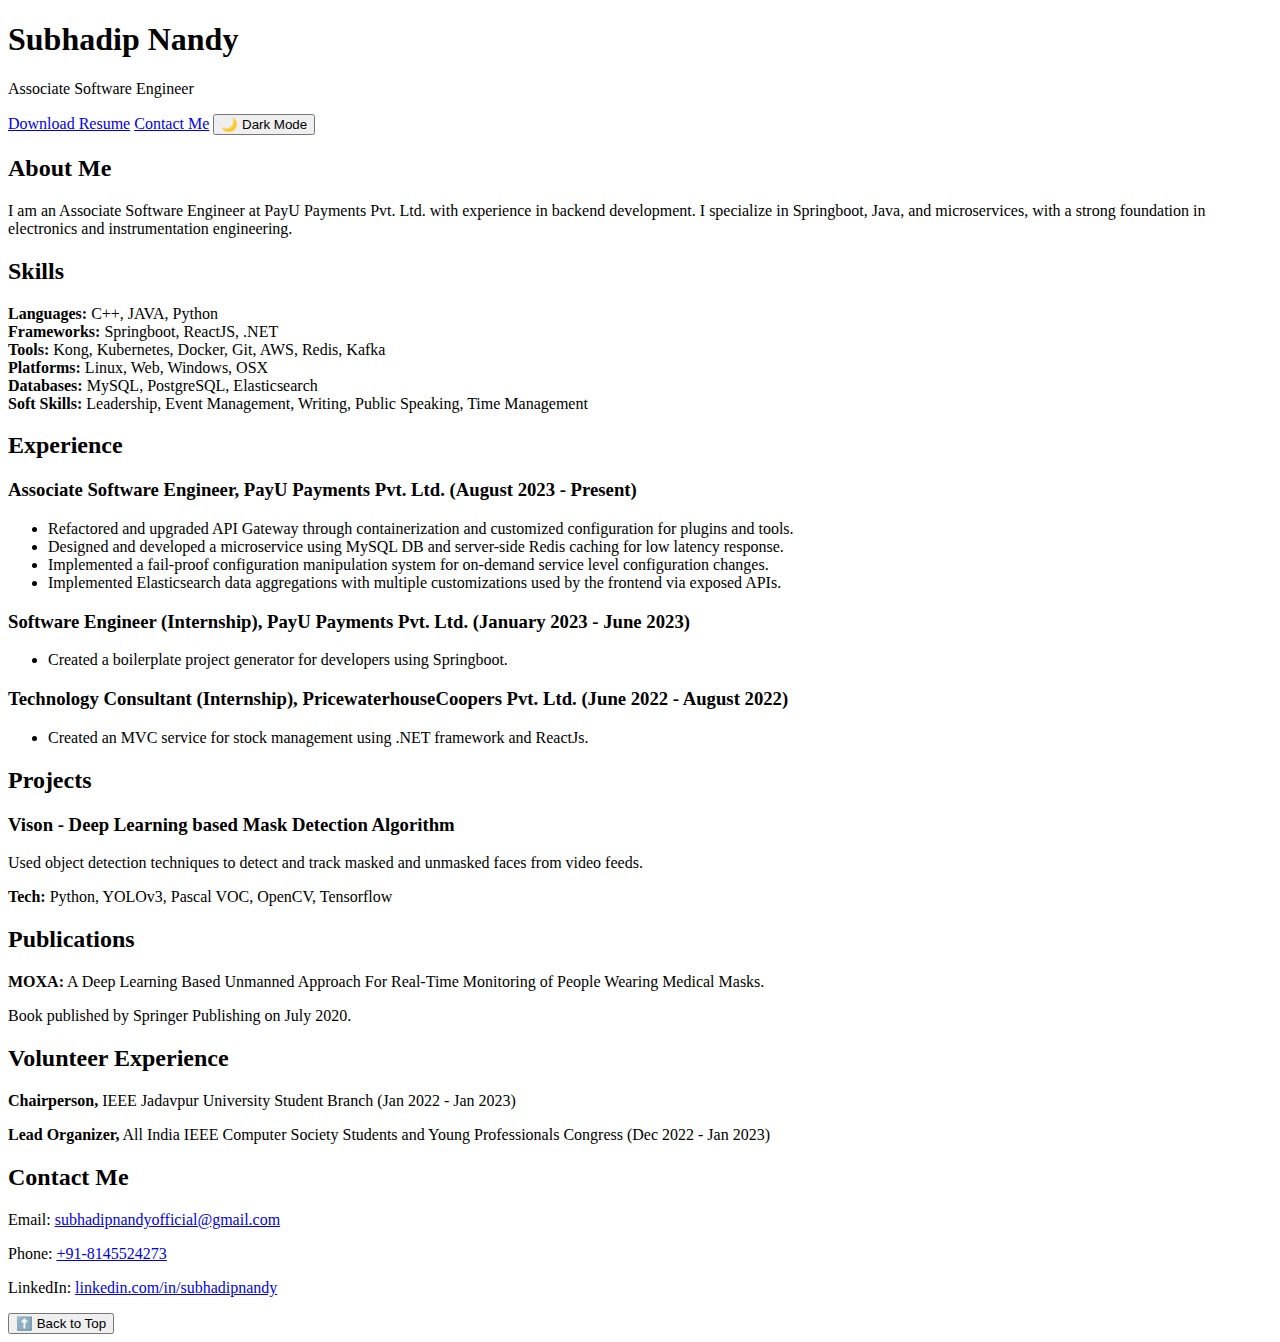
==== index.html @ 0fcd431e "refactoring foler structure" ====
<!DOCTYPE html>
<html lang="en">
<head>
    <meta charset="UTF-8">
    <meta name="viewport" content="width=device-width, initial-scale=1.0">
    <title>Subhadip Nandy - Portfolio</title>
    <link rel="stylesheet" href="https://fonts.googleapis.com/css2?family=Montserrat:wght@300;400;700&display=swap">
    <link rel="stylesheet" href="C:\Users\SUBHADIP\Desktop\Portfolio\ResumeWebsite\style.css">
    <script src=".\script.js" defer></script>
</head>
<body>
    <header>
        <div class="container">
            <h1>Subhadip Nandy</h1>
            <p>Associate Software Engineer</p>
            <div class="header-buttons">
                <a href="resume.pdf" download class="resume-button">Download Resume</a>
                <a href="#contact" class="contact-button">Contact Me</a>
                <button class="dark-mode-toggle">🌙 Dark Mode</button>
            </div>
        </div>
    </header>

    <main class="container">
        <!-- About Me Section -->
        <section>
            <h2>About Me</h2>
            <p>I am an Associate Software Engineer at PayU Payments Pvt. Ltd. with experience in backend development. I specialize in Springboot, Java, and microservices, with a strong foundation in electronics and instrumentation engineering.</p>
        </section>

        <!-- Skills Section -->
        <section>
            <h2>Skills</h2>
            <div class="grid">
                <div class="grid-item"><strong>Languages:</strong> C++, JAVA, Python</div>
                <div class="grid-item"><strong>Frameworks:</strong> Springboot, ReactJS, .NET</div>
                <div class="grid-item"><strong>Tools:</strong> Kong, Kubernetes, Docker, Git, AWS, Redis, Kafka</div>
                <div class="grid-item"><strong>Platforms:</strong> Linux, Web, Windows, OSX</div>
                <div class="grid-item"><strong>Databases:</strong> MySQL, PostgreSQL, Elasticsearch</div>
                <div class="grid-item"><strong>Soft Skills:</strong> Leadership, Event Management, Writing, Public Speaking, Time Management</div>
            </div>
        </section>

        <!-- Experience Section -->
        <section>
            <h2>Experience</h2>
            <div class="card">
                <h3>Associate Software Engineer, PayU Payments Pvt. Ltd. (August 2023 - Present)</h3>
                <ul>
                    <li>Refactored and upgraded API Gateway through containerization and customized configuration for plugins and tools.</li>
                    <li>Designed and developed a microservice using MySQL DB and server-side Redis caching for low latency response.</li>
                    <li>Implemented a fail-proof configuration manipulation system for on-demand service level configuration changes.</li>
                    <li>Implemented Elasticsearch data aggregations with multiple customizations used by the frontend via exposed APIs.</li>
                </ul>
            </div>

            <div class="card">
                <h3>Software Engineer (Internship), PayU Payments Pvt. Ltd. (January 2023 - June 2023)</h3>
                <ul>
                    <li>Created a boilerplate project generator for developers using Springboot.</li>
                </ul>
            </div>

            <div class="card">
                <h3>Technology Consultant (Internship), PricewaterhouseCoopers Pvt. Ltd. (June 2022 - August 2022)</h3>
                <ul>
                    <li>Created an MVC service for stock management using .NET framework and ReactJs.</li>
                </ul>
            </div>
        </section>

        <!-- Projects Section -->
        <section>
            <h2>Projects</h2>
            <div class="card">
                <h3>Vison - Deep Learning based Mask Detection Algorithm</h3>
                <p>Used object detection techniques to detect and track masked and unmasked faces from video feeds.</p>
                <p><strong>Tech:</strong> Python, YOLOv3, Pascal VOC, OpenCV, Tensorflow</p>
            </div>
        </section>

        <!-- Publications Section -->
        <section>
            <h2>Publications</h2>
            <div class="card">
                <p><strong>MOXA:</strong> A Deep Learning Based Unmanned Approach For Real-Time Monitoring of People Wearing Medical Masks.</p>
                <p>Book published by Springer Publishing on July 2020.</p>
            </div>
        </section>

        <!-- Volunteer Experience Section -->
        <section>
            <h2>Volunteer Experience</h2>
            <div class="card">
                <p><strong>Chairperson,</strong> IEEE Jadavpur University Student Branch (Jan 2022 - Jan 2023)</p>
                <p><strong>Lead Organizer,</strong> All India IEEE Computer Society Students and Young Professionals Congress (Dec 2022 - Jan 2023)</p>
            </div>
        </section>
    </main>

    <!-- Contact Me Section -->
    <footer id="contact" class="container">
        <h2>Contact Me</h2>
        <p>Email: <a href="mailto:subhadipnandyofficial@gmail.com">subhadipnandyofficial@gmail.com</a></p>
        <p>Phone: <a href="tel:+918145524273">+91-8145524273</a></p>
        <p>LinkedIn: <a href="https://www.linkedin.com/in/subhadipnandy" target="_blank">linkedin.com/in/subhadipnandy</a></p>
        <button class="back-to-top">⬆️ Back to Top</button>
    </footer>
</body>
</html>
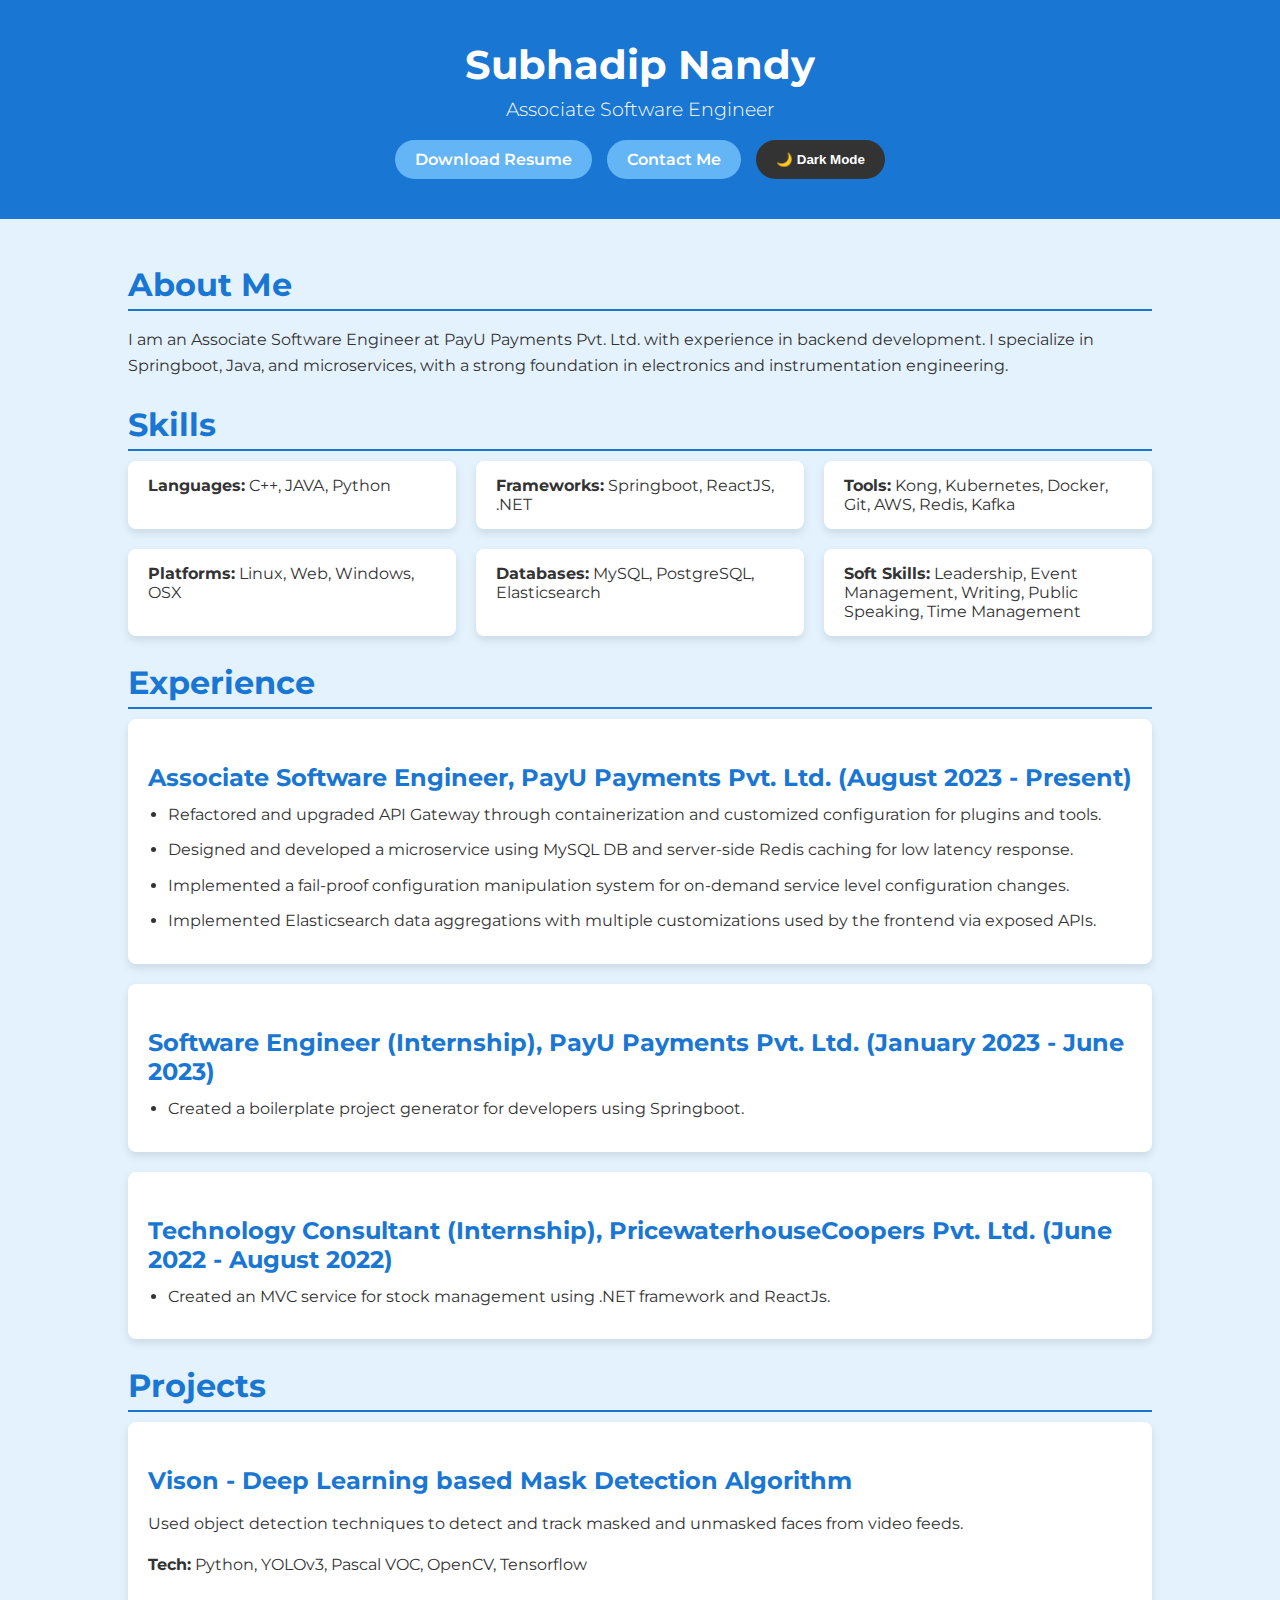
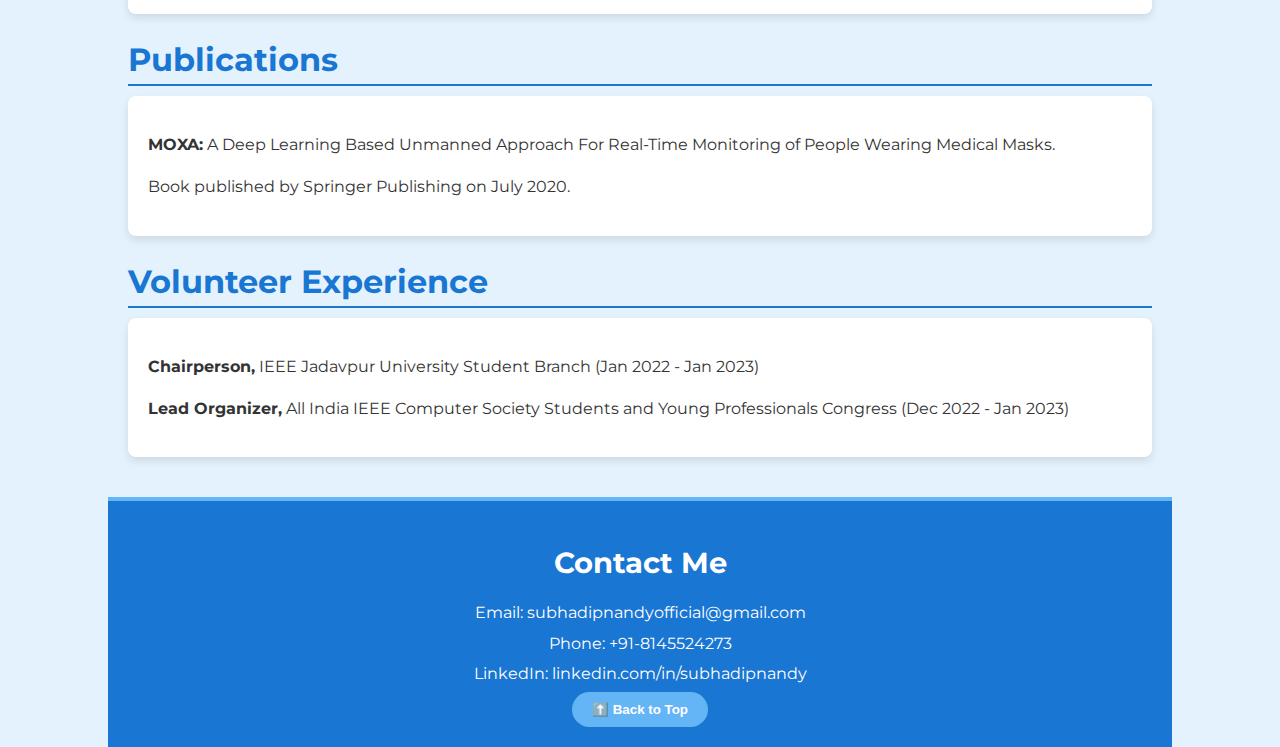
==== commit 6910988b: "merging master to main" ====
--- a/index.html
+++ b/index.html
@@ -5,7 +5,7 @@
     <meta name="viewport" content="width=device-width, initial-scale=1.0">
     <title>Subhadip Nandy - Portfolio</title>
     <link rel="stylesheet" href="https://fonts.googleapis.com/css2?family=Montserrat:wght@300;400;700&display=swap">
-    <link rel="stylesheet" href="C:\Users\SUBHADIP\Desktop\Portfolio\ResumeWebsite\style.css">
+    <link rel="stylesheet" href=".\style.css">
     <script src=".\script.js" defer></script>
 </head>
 <body>
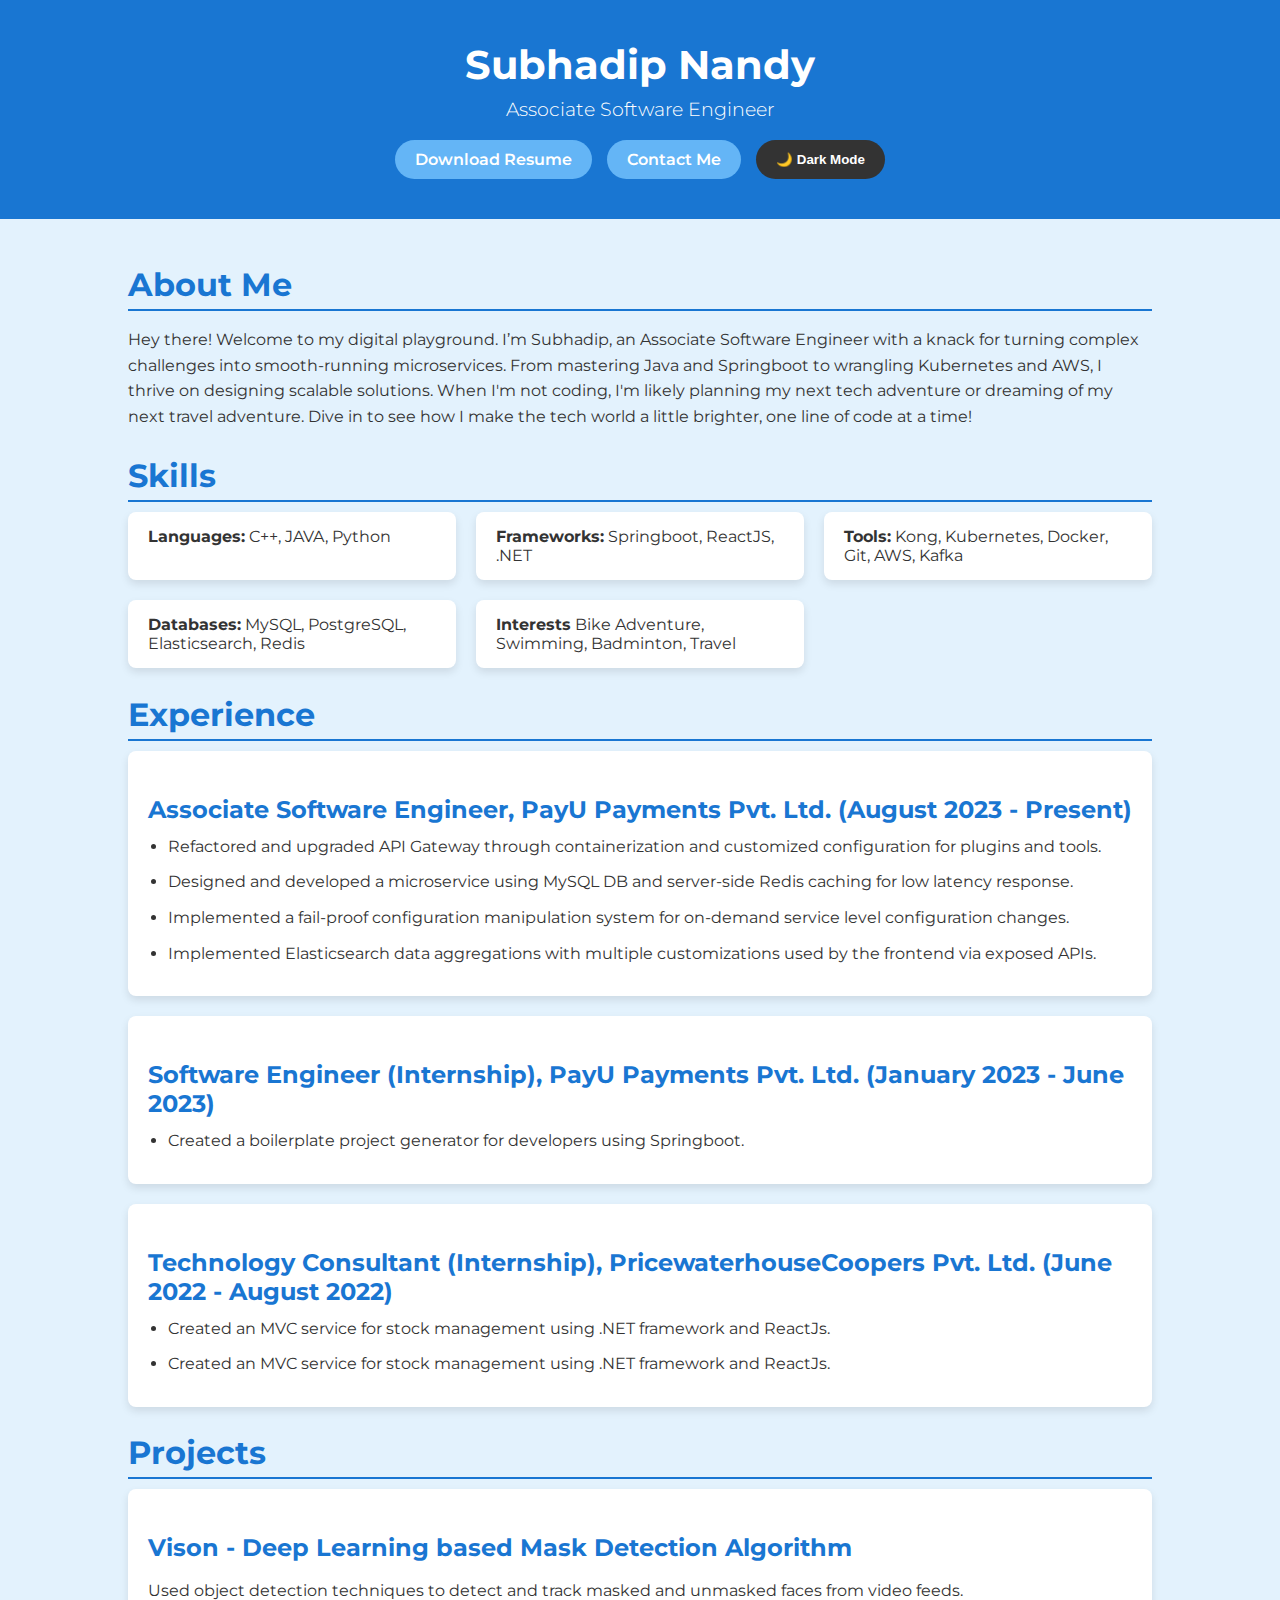
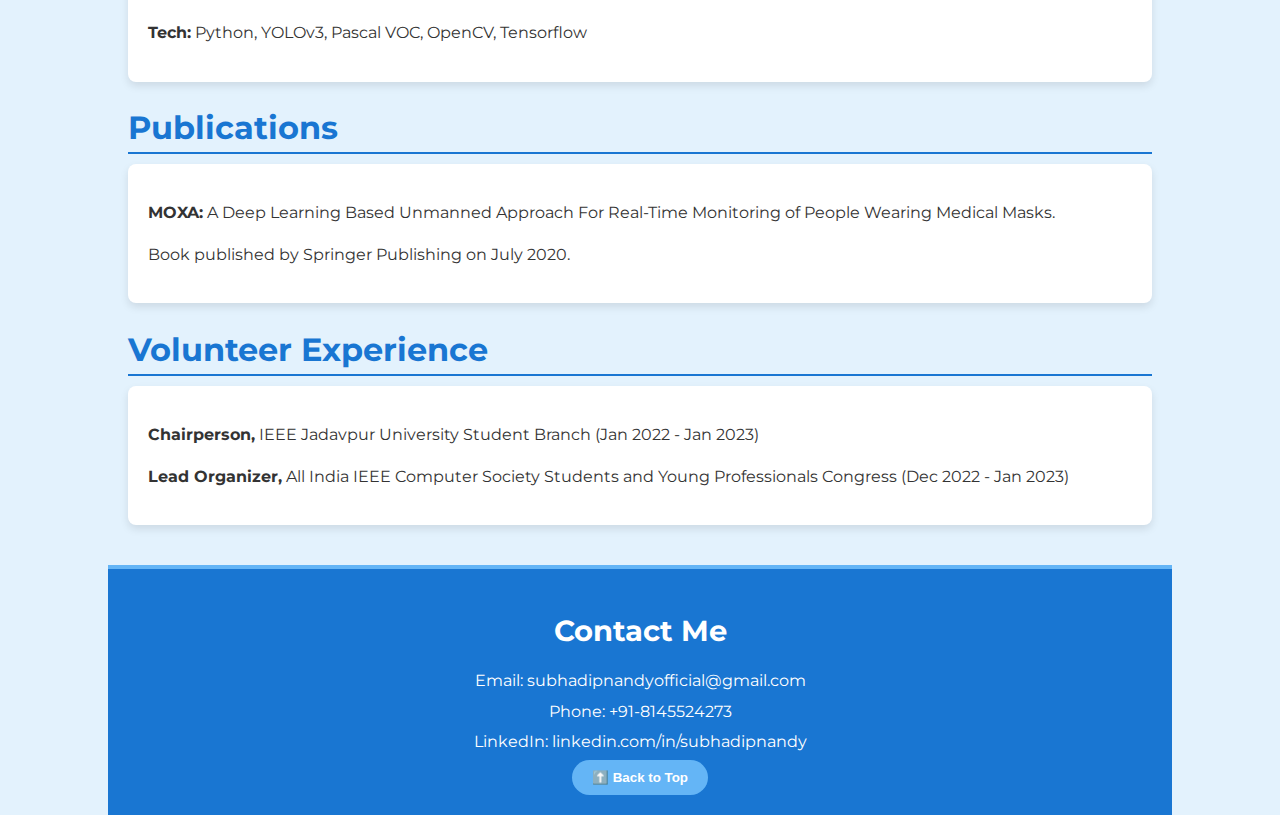
==== commit 8fcfe173: "Updated details" ====
--- a/index.html
+++ b/index.html
@@ -14,7 +14,7 @@
             <h1>Subhadip Nandy</h1>
             <p>Associate Software Engineer</p>
             <div class="header-buttons">
-                <a href="resume.pdf" download class="resume-button">Download Resume</a>
+                <a href="https://drive.google.com/file/d/1a7bKgOZ2CrqltsgalzHpb0OCeXUWsV5y/view?usp=drive_link" download class="resume-button">Download Resume</a>
                 <a href="#contact" class="contact-button">Contact Me</a>
                 <button class="dark-mode-toggle">🌙 Dark Mode</button>
             </div>
@@ -25,7 +25,7 @@
         <!-- About Me Section -->
         <section>
             <h2>About Me</h2>
-            <p>I am an Associate Software Engineer at PayU Payments Pvt. Ltd. with experience in backend development. I specialize in Springboot, Java, and microservices, with a strong foundation in electronics and instrumentation engineering.</p>
+            <p>Hey there! Welcome to my digital playground. I’m Subhadip, an Associate Software Engineer with a knack for turning complex challenges into smooth-running microservices. From mastering Java and Springboot to wrangling Kubernetes and AWS, I thrive on designing scalable solutions. When I'm not coding, I'm likely planning my next tech adventure or dreaming of my next travel adventure. Dive in to see how I make the tech world a little brighter, one line of code at a time!</p>
         </section>
 
         <!-- Skills Section -->
@@ -34,10 +34,9 @@
             <div class="grid">
                 <div class="grid-item"><strong>Languages:</strong> C++, JAVA, Python</div>
                 <div class="grid-item"><strong>Frameworks:</strong> Springboot, ReactJS, .NET</div>
-                <div class="grid-item"><strong>Tools:</strong> Kong, Kubernetes, Docker, Git, AWS, Redis, Kafka</div>
-                <div class="grid-item"><strong>Platforms:</strong> Linux, Web, Windows, OSX</div>
-                <div class="grid-item"><strong>Databases:</strong> MySQL, PostgreSQL, Elasticsearch</div>
-                <div class="grid-item"><strong>Soft Skills:</strong> Leadership, Event Management, Writing, Public Speaking, Time Management</div>
+                <div class="grid-item"><strong>Tools:</strong> Kong, Kubernetes, Docker, Git, AWS, Kafka</div>
+                <div class="grid-item"><strong>Databases:</strong> MySQL, PostgreSQL, Elasticsearch, Redis</div>
+                <div class="grid-item"><strong>Interests</strong> Bike Adventure, Swimming, Badminton, Travel</div>
             </div>
         </section>
 
@@ -64,6 +63,7 @@
             <div class="card">
                 <h3>Technology Consultant (Internship), PricewaterhouseCoopers Pvt. Ltd. (June 2022 - August 2022)</h3>
                 <ul>
+                    <li>Created an MVC service for stock management using .NET framework and ReactJs.</li>
                     <li>Created an MVC service for stock management using .NET framework and ReactJs.</li>
                 </ul>
             </div>
@@ -103,7 +103,7 @@
         <h2>Contact Me</h2>
         <p>Email: <a href="mailto:subhadipnandyofficial@gmail.com">subhadipnandyofficial@gmail.com</a></p>
         <p>Phone: <a href="tel:+918145524273">+91-8145524273</a></p>
-        <p>LinkedIn: <a href="https://www.linkedin.com/in/subhadipnandy" target="_blank">linkedin.com/in/subhadipnandy</a></p>
+        <p>LinkedIn: <a href="https://www.linkedin.com/in/subhadip01nandy/" target="_blank">linkedin.com/in/subhadipnandy</a></p>
         <button class="back-to-top">⬆️ Back to Top</button>
     </footer>
 </body>
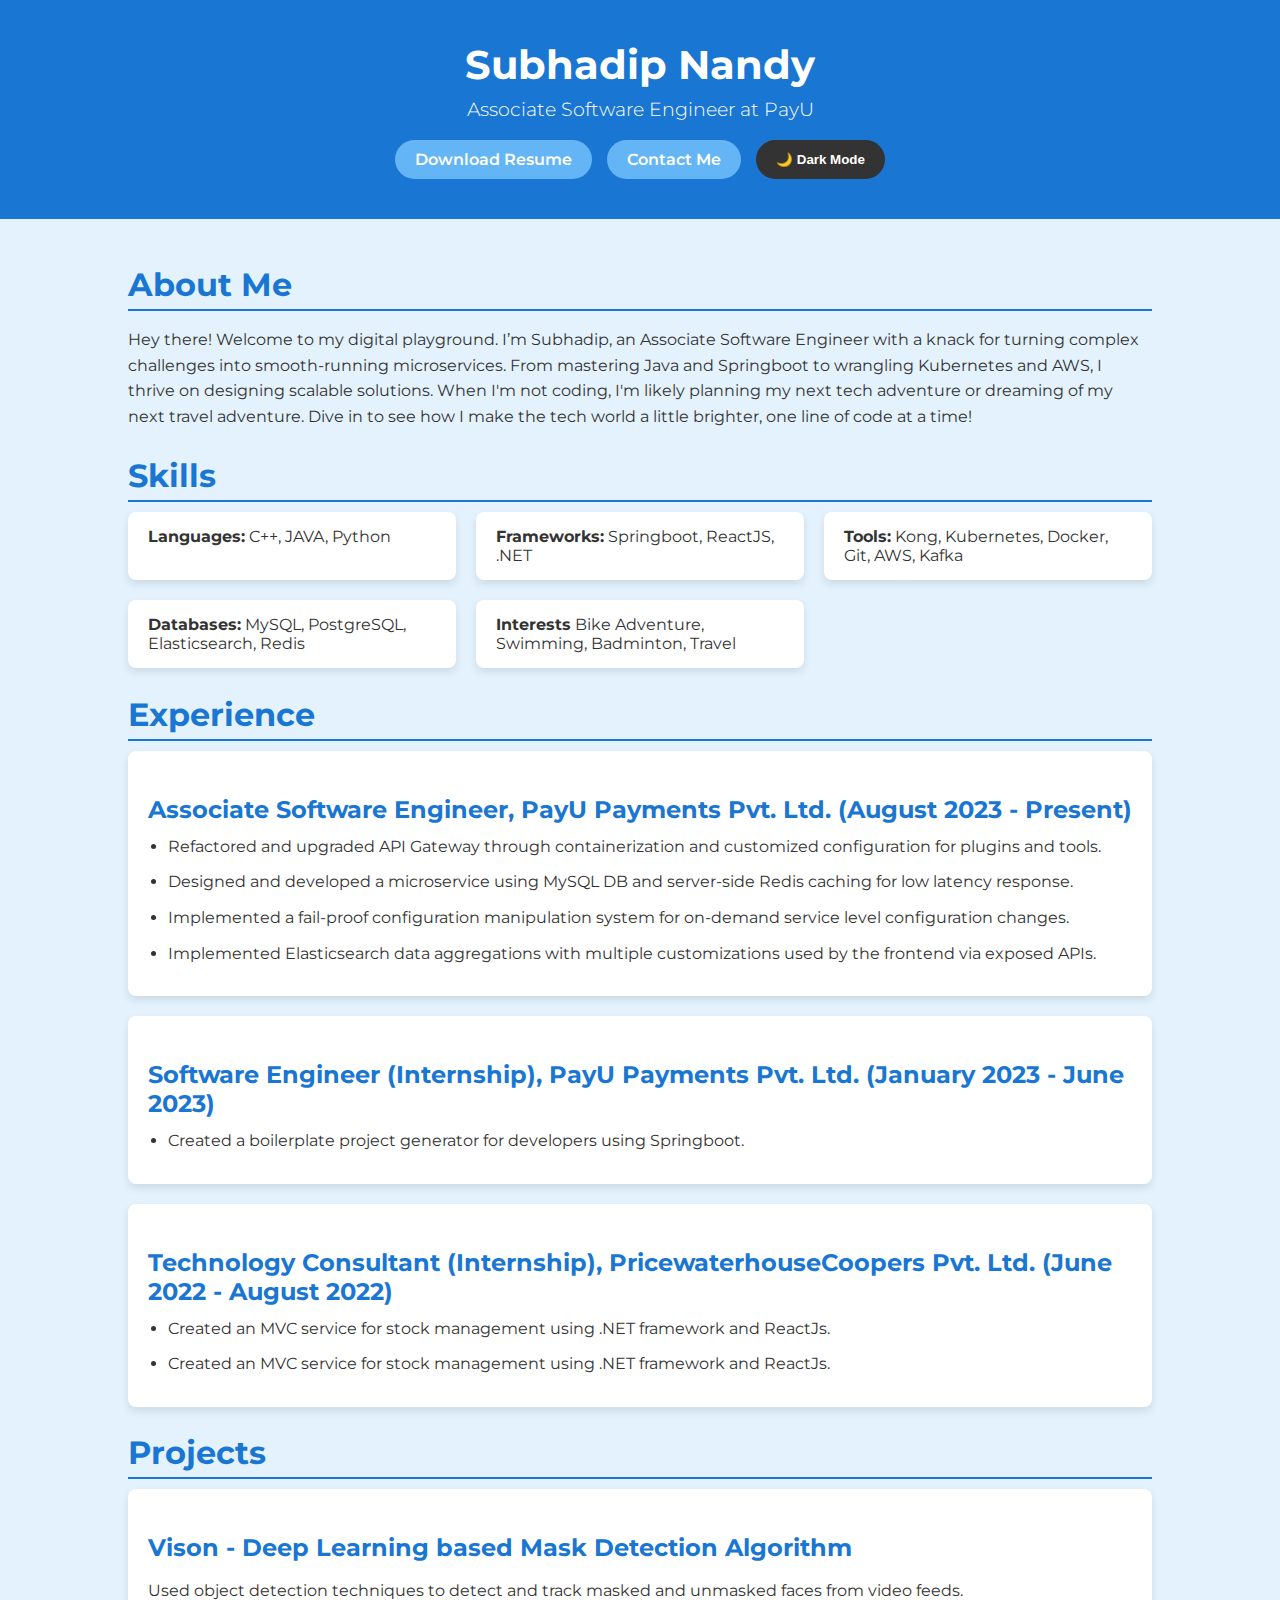
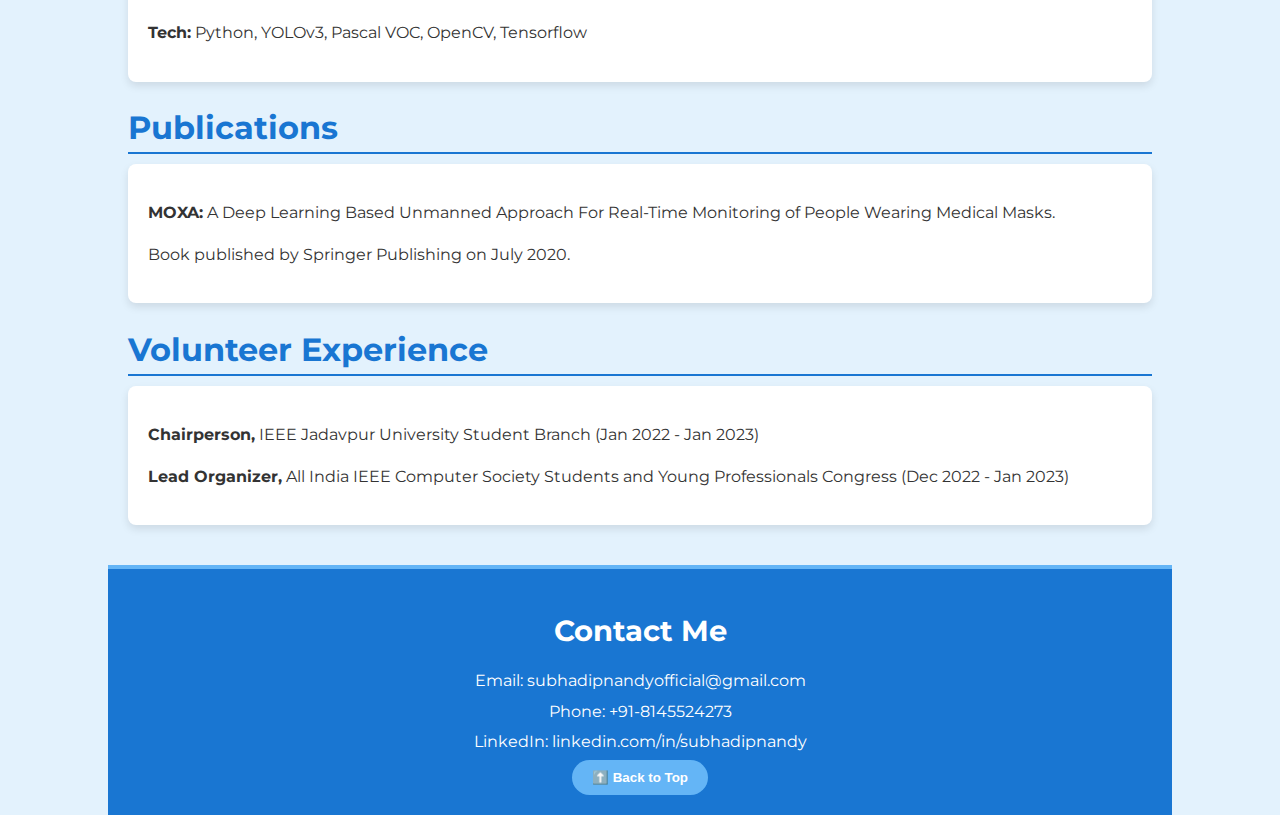
==== commit a5b9fcb2: "Updating postion info" ====
--- a/index.html
+++ b/index.html
@@ -12,7 +12,7 @@
     <header>
         <div class="container">
             <h1>Subhadip Nandy</h1>
-            <p>Associate Software Engineer</p>
+            <p>Associate Software Engineer at PayU</p>
             <div class="header-buttons">
                 <a href="https://drive.google.com/file/d/1a7bKgOZ2CrqltsgalzHpb0OCeXUWsV5y/view?usp=drive_link" download class="resume-button">Download Resume</a>
                 <a href="#contact" class="contact-button">Contact Me</a>
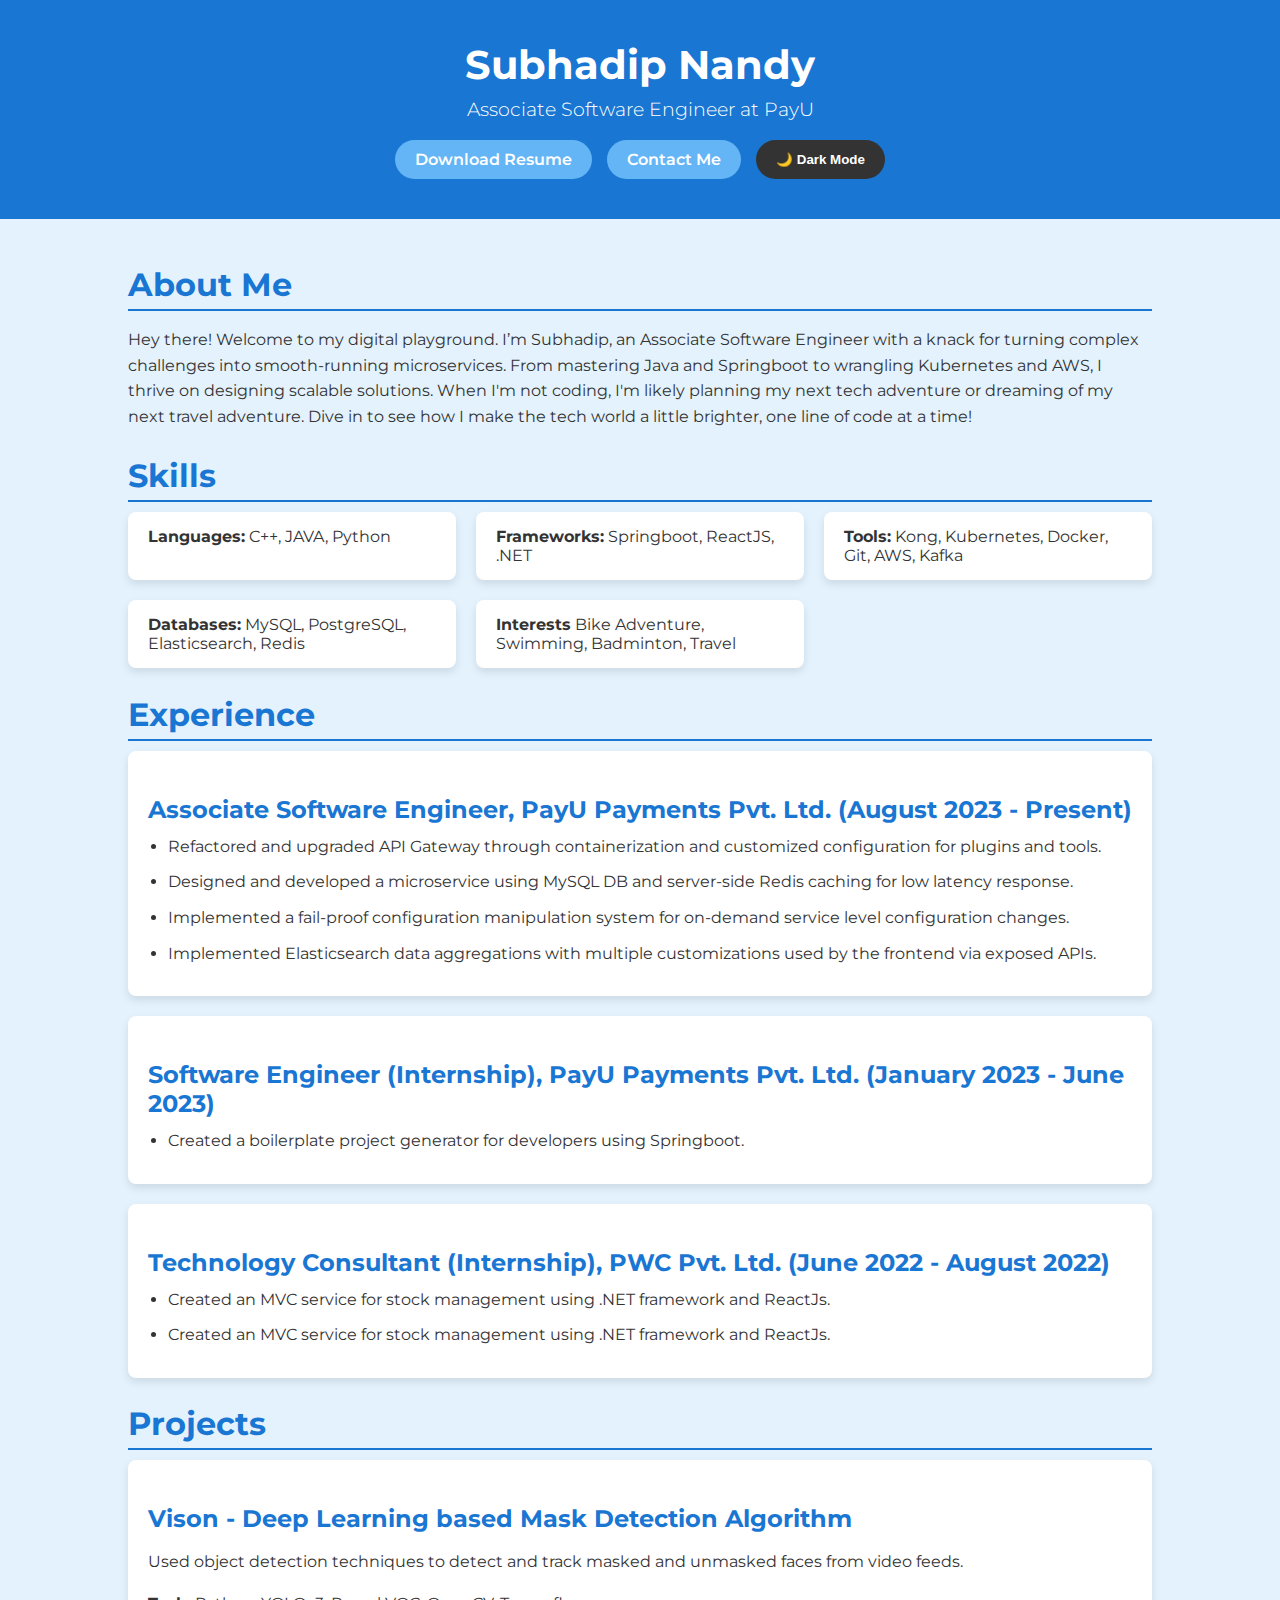
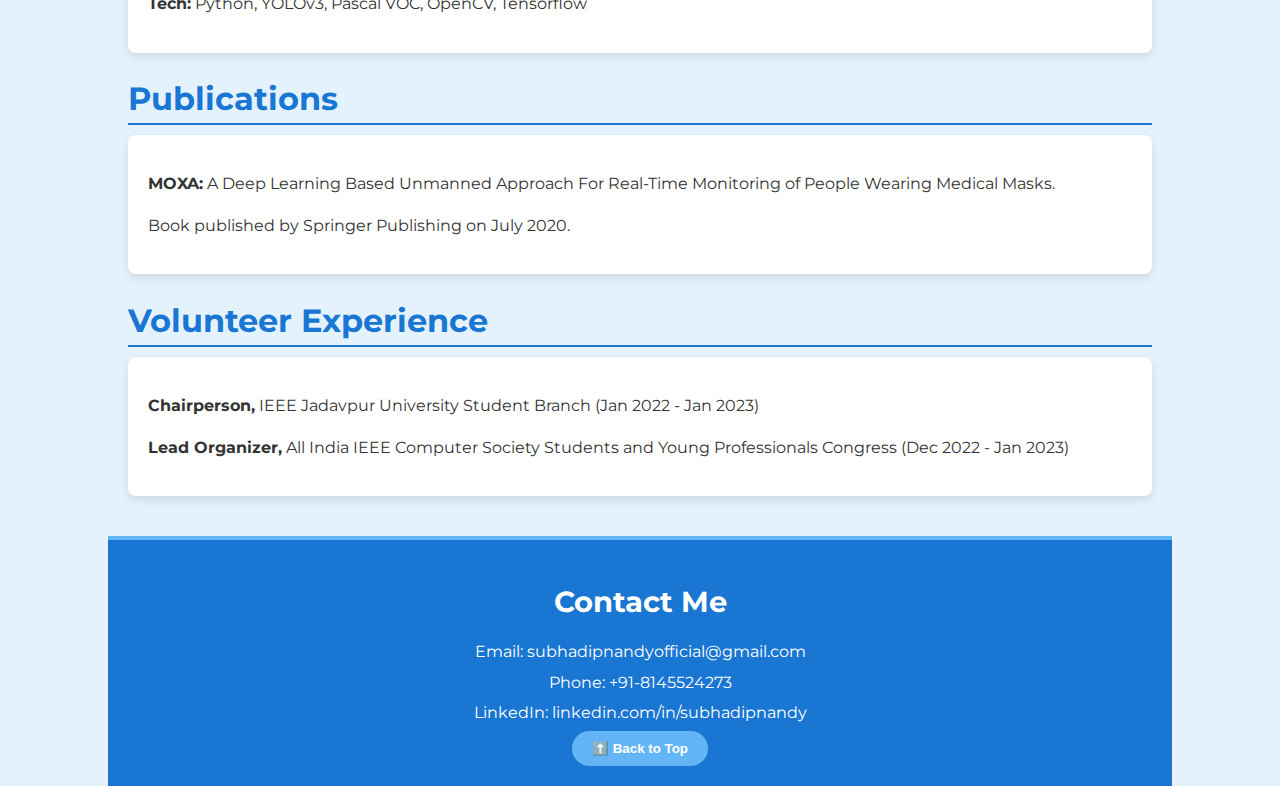
==== commit 4f44b04b: "Refactoring word size to make mobile compatible" ====
--- a/index.html
+++ b/index.html
@@ -61,7 +61,7 @@
             </div>
 
             <div class="card">
-                <h3>Technology Consultant (Internship), PricewaterhouseCoopers Pvt. Ltd. (June 2022 - August 2022)</h3>
+                <h3>Technology Consultant (Internship), PWC Pvt. Ltd. (June 2022 - August 2022)</h3>
                 <ul>
                     <li>Created an MVC service for stock management using .NET framework and ReactJs.</li>
                     <li>Created an MVC service for stock management using .NET framework and ReactJs.</li>
